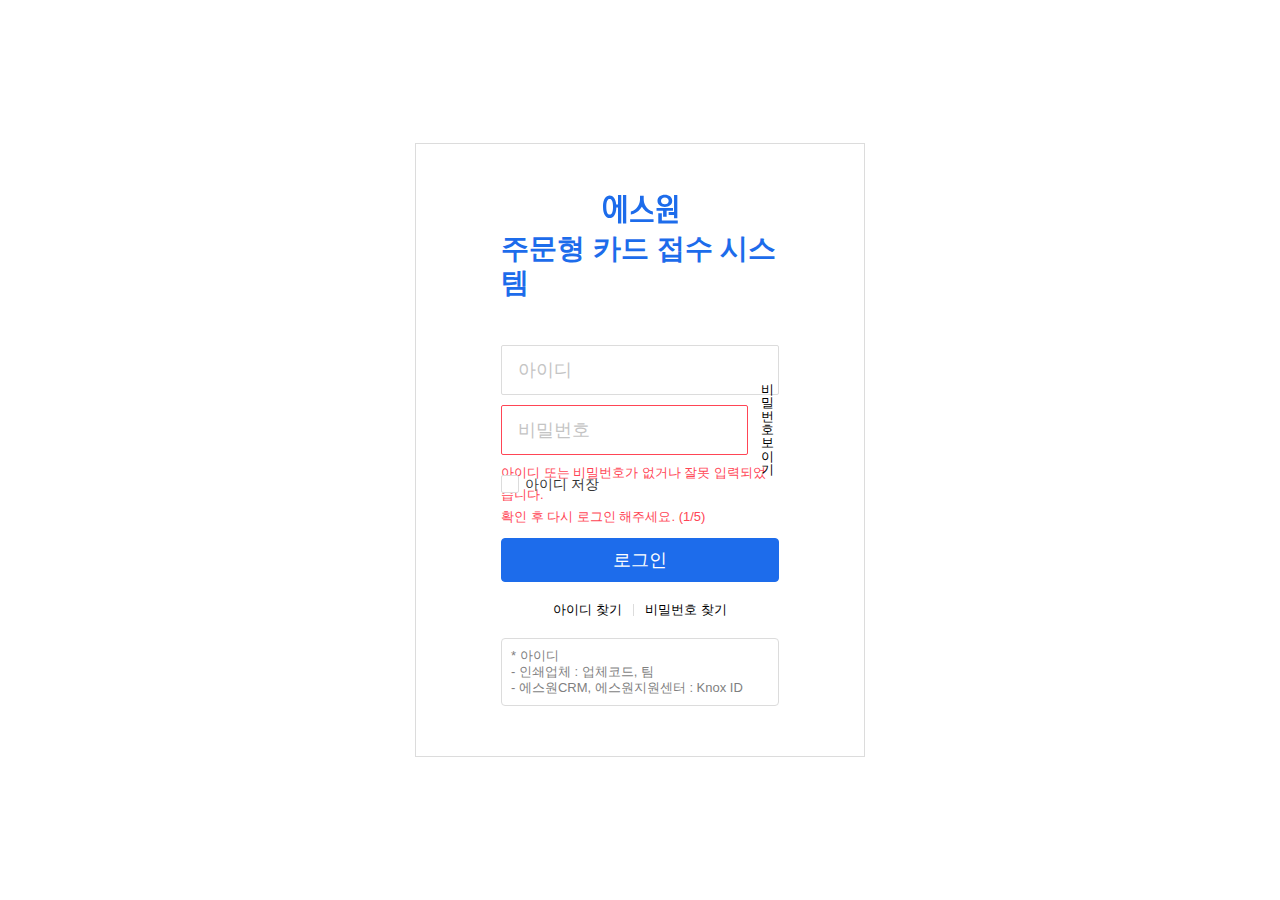
==== html/login/index.html @ 5da342f5 "기본 요소 추가" ====
<!DOCTYPE html>
<html>
<head>
	<meta http-equiv="X-UA-Compatible" content="IE=edge" />
	<meta http-equiv="content-Type" content="text/html; charset=utf-8" />
	<meta name="viewport" content="width=device-width,initial-scale=1.0,minimum-scale=1.0,maximum-scale=1.0,user-scalable=no">
	<title>PROJECT NAME</title>
	<link rel="stylesheet" type="text/css" href="../../css/common.css" />
	<link rel="stylesheet" type="text/css" href="../../css/subpage.css" />
	<script src="../../js/jquery-3.6.0.min.js"></script>
	<script src="../../js/design.js"></script>
</head>

<body>
    <div class="wrap login">
		<div class="container">
			<div class="contents--box">
                <div class="login--area">
                    <p class="login__logo">에스원</p>
                    <p class="login__title">주문형 카드 접수 시스템</p>
                    
                    <!-- 아이디 -->
                    <div class="input-text is--large login__id">
                        <div class="box">
                            <input type="text" placeholder="아이디" />
                        </div>
                        <p class="valid">유효성 문구</p>
                    </div>
                    <!-- //아이디 -->
                    <!-- 비밀번호 -->
                    <div class="input-text is--large login__pw err">
                        <div class="box has--button single">
                            <input type="password" placeholder="비밀번호" />
                            <div class="pw-btn">
                                <button type="button" class="pw-action show">비밀번호 보이기</button>
                                <!-- <button type="button" class="pw-action hide">비밀번호 숨기기</button> -->
                            </div>
                        </div>
                        <p class="valid">아이디 또는 비밀번호가 없거나 잘못 입력되었습니다.<br>확인 후 다시 로그인 해주세요. (1/5)</p>
                    </div>
                    <!-- //비밀번호 -->

                    <!-- 아이디 저장 -->
                    <div class="login__save">
                        <label for="saveLoginId" class="input-checkbox">
                            <input type="checkbox" id="saveLoginId" name="saveLoginId" />
                            <p class="input-text"><span class="icon"></span><span class="text">아이디 저장</span></p>
                        </label>
                    </div>
                    <!-- //아이디 저장 -->

                    <button type="button" class="btn is--large is--blue login__login">로그인</button>

                    <!-- 아이디, 비번 찾기 -->
                    <div class="login__find">
                        <button type="button">아이디 찾기</button>
                        <p class="devide"></p>
                        <button type="button">비밀번호 찾기</button>
                    </div>
                    <!-- //아이디, 비번 찾기 -->

                    <!-- 지원 정보 -->
                    <div class="login__information">
                        <p>* 아이디</p>
                        <p>- 인쇄업체 : 업체코드, 팀</p>
                        <p>- 에스원CRM, 에스원지원센터 : Knox ID</p>
                    </div>
                    <!-- //지원 정보 -->


                </div>
			</div>
		</div>
    </div>
</body>
</html>
---- css/common.css ----
@font-face {
  font-family: "pretendard";
  font-weight: 45 920;
  font-style: normal;
  font-display: swap;
  src: local("Pretendard GOV Variable"), url("../fonts/PretendardGOVVariable.woff2") format("woff2-variations");
}
html,
body {
  width: 100%;
  height: 100%;
  margin: 0;
}

table {
  width: 100%;
  table-layout: fixed;
}
table,
table tr {
  border-collapse: inherit;
}
table,
table tr,
table td,
table th,
table thead,
table tbody,
table tfoot,
table caption {
  border-collapse: collapse;
  border-spacing: 0;
}

a {
  vertical-align: baseline;
  text-decoration: none;
}

html,
body,
h1,
h2,
h3,
h4,
h5,
h1,
div,
p,
span,
i,
em,
b,
strong,
ul,
ol,
li,
dl,
dt,
dd,
img,
button,
a,
table,
tr,
th,
td,
thead,
tbody,
tfoot,
header,
footer,
nav,
aside,
main,
article,
section,
hgroup,
details,
figure,
figcaption,
mark,
time,
address,
input,
label,
summary {
  margin: 0;
  padding: 0;
  border: 0;
  font-family: "pretendard", "malgun gothic", "Dotum", sans-serif;
  line-height: 1;
  box-sizing: border-box;
}

button:not(:disabled) {
  background-color: transparent;
  cursor: pointer;
}

.input-checkbox, .input-radio {
  position: relative;
}
.input-checkbox input, .input-radio input {
  position: absolute;
  width: 100%;
  height: 100%;
  top: 0;
  left: 0;
  opacity: 0;
  z-index: 10;
}
.input-checkbox input[type=checkbox] + .input-text .icon, .input-radio input[type=checkbox] + .input-text .icon {
  border-radius: 2px;
}
.input-checkbox input[type=checkbox] + .input-text .icon::after, .input-radio input[type=checkbox] + .input-text .icon::after {
  width: 100%;
  height: 100%;
  background-image: url("../images/ico/checkbox-white.svg");
}
.input-checkbox input[type=checkbox]:checked:not(:disabled) + .input-text .icon, .input-radio input[type=checkbox]:checked:not(:disabled) + .input-text .icon {
  background-color: #1d6ceb;
}
.input-checkbox input[type=checkbox]:checked:disabled + .input-text .icon::after, .input-radio input[type=checkbox]:checked:disabled + .input-text .icon::after {
  background-image: url("../images/ico/checkbox-gray.svg");
}
.input-checkbox input[type=radio] + .input-text .icon, .input-radio input[type=radio] + .input-text .icon {
  border-radius: 30px;
}
.input-checkbox input[type=radio] + .input-text .icon::after, .input-radio input[type=radio] + .input-text .icon::after {
  width: 10px;
  height: 10px;
  top: 50%;
  left: 50%;
  background-color: #1d6ceb;
  border-radius: 10px;
  transform: translate(-50%, -50%);
}
.input-checkbox input[type=radio]:checked:not(:disabled) + .input-text .icon, .input-radio input[type=radio]:checked:not(:disabled) + .input-text .icon {
  background-color: #ffffff;
}
.input-checkbox input[type=radio]:checked:disabled + .input-text .icon::after, .input-radio input[type=radio]:checked:disabled + .input-text .icon::after {
  background-color: #dcdcdc;
}
.input-checkbox input:checked:not(:disabled) + .input-text .icon, .input-radio input:checked:not(:disabled) + .input-text .icon {
  background-color: #f2f2f2;
  border-color: #1d6ceb;
}
.input-checkbox input:checked:not(:disabled) + .input-text .icon::after, .input-radio input:checked:not(:disabled) + .input-text .icon::after {
  display: block;
}
.input-checkbox input:disabled + .input-text .icon, .input-radio input:disabled + .input-text .icon {
  background-color: #f2f2f2;
  border-color: #dcdcdc;
}
.input-checkbox input:disabled + .input-text .text, .input-radio input:disabled + .input-text .text {
  color: #bfbfbf;
}
.input-checkbox input:disabled:checked + .input-text .icon::after, .input-radio input:disabled:checked + .input-text .icon::after {
  display: block;
}
.input-checkbox .input-text, .input-radio .input-text {
  display: flex;
  flex-direction: row;
  position: relative;
  gap: 6px;
  z-index: 5;
}
.input-checkbox .input-text .icon, .input-radio .input-text .icon {
  flex-shrink: 0;
  flex-grow: 0;
  position: relative;
  width: 18px;
  height: 18px;
  background-color: #ffffff;
  border: 1px solid #dcdcdc;
}
.input-checkbox .input-text .icon::after, .input-radio .input-text .icon::after {
  position: absolute;
  display: none;
  top: 0;
  left: 0;
  border-radius: 18px;
  content: "";
}
.input-checkbox .input-text .text, .input-radio .input-text .text {
  color: #353535;
  font-weight: 400;
  font-size: 14px;
  line-height: 17px;
}

header .header__left .header__logo .logo, .ico-24, .ico-22, .input-text .box .input-btn button:not([class*=ico-]),
.input-text .box .input-btn a:not([class*=ico-]), .dropdown--select::after, .input-checkbox input[type=checkbox] + .input-text .icon::after, .input-radio input[type=checkbox] + .input-text .icon::after {
  background-repeat: no-repeat;
  background-position: center;
  background-size: contain;
  color: transparent;
  font-size: 0;
}

header .header__left .header__logo .logo, .ico-24, .ico-22, .input-text .box .input-btn button:not([class*=ico-]),
.input-text .box .input-btn a:not([class*=ico-]), .dropdown--select::after {
  background-color: transparent;
  background-position: center;
  background-size: contain;
  background-repeat: no-repeat;
  color: transparent;
  font-size: 0;
}

.ico-24 {
  display: inline-block;
  width: 24px;
  height: 24px;
  flex-shrink: 0;
}
.ico-22 {
  display: inline-block;
  width: 22px;
  height: 22px;
  flex-shrink: 0;
}

.ico-search-black {
  background-image: url("../images/ico/search-black.svg");
}

.ico-pw-off-black {
  background-image: url("../images/ico/pw-off-black.svg");
}

.ico-pw-on-black {
  background-image: url("../images/ico/pw-on-black.svg");
}

.ico-combo-arrow-black {
  background-image: url("../images/ico/combo-arrow-black.svg");
}

.ico-calendar-black {
  background-image: url("../images/ico/calendar-black.svg");
}

.ico-arrow-right-black {
  background-image: url("../images/ico/arrow-right-black.svg");
}

.ico-more-black {
  background-image: url("../images/ico/more-black.svg");
}

.ico-page-first-black {
  background-image: url("../images/ico/page-first-black.svg");
}

.ico-page-last-black {
  background-image: url("../images/ico/page-last-black.svg");
}

.ico-page-prev-black {
  background-image: url("../images/ico/page-prev-black.svg");
}

.ico-page-next-black {
  background-image: url("../images/ico/page-next-black.svg");
}

.ico-close-black {
  background-image: url("../images/ico/close-black.svg");
}

.ico-product-name-blue {
  background-image: url("../images/ico/product-name-blue.svg");
}

.ico-logo-family-blue {
  background-image: url("../images/ico/logo-family-blue.svg");
}

.ico-logo-blue {
  background-image: url("../images/ico/logo-blue.svg");
}

.ico-pw-on-blue {
  background-image: url("../images/ico/pw-on-blue.svg");
}

.ico-pw-off-blue {
  background-image: url("../images/ico/pw-off-blue.svg");
}

.ico-combo-arrow-blue {
  background-image: url("../images/ico/combo-arrow-blue.svg");
}

.ico-calendar-blue {
  background-image: url("../images/ico/calendar-blue.svg");
}

.ico-arrow-right-blue {
  background-image: url("../images/ico/arrow-right-blue.svg");
}

.ico-more-blue {
  background-image: url("../images/ico/more-blue.svg");
}

.ico-search-gray {
  background-image: url("../images/ico/search-gray.svg");
}

.ico-logo-gray {
  background-image: url("../images/ico/logo-gray.svg");
}

.ico-checkbox-gray {
  background-image: url("../images/ico/checkbox-gray.svg");
}

.ico-remove-gray {
  background-image: url("../images/ico/remove-gray.svg");
}

.ico-pw-on-gray {
  background-image: url("../images/ico/pw-on-gray.svg");
}

.ico-pw-off-gray {
  background-image: url("../images/ico/pw-off-gray.svg");
}

.ico-combo-arrow-gray {
  background-image: url("../images/ico/combo-arrow-gray.svg");
}

.ico-calendar-gray {
  background-image: url("../images/ico/calendar-gray.svg");
}

.ico-arrow-right-gray {
  background-image: url("../images/ico/arrow-right-gray.svg");
}

.ico-more-gray {
  background-image: url("../images/ico/more-gray.svg");
}

.ico-page-first-gray {
  background-image: url("../images/ico/page-first-gray.svg");
}

.ico-page-last-gray {
  background-image: url("../images/ico/page-last-gray.svg");
}

.ico-page-prev-gray {
  background-image: url("../images/ico/page-prev-gray.svg");
}

.ico-page-next-gray {
  background-image: url("../images/ico/page-next-gray.svg");
}

.ico-pw-on-red {
  background-image: url("../images/ico/pw-on-red.svg");
}

.ico-pw-off-red {
  background-image: url("../images/ico/pw-off-red.svg");
}

.ico-combo-arrow-red {
  background-image: url("../images/ico/combo-arrow-red.svg");
}

.ico-calendar-red {
  background-image: url("../images/ico/calendar-red.svg");
}

.ico-arrow-right-red {
  background-image: url("../images/ico/arrow-right-red.svg");
}

.ico-more-red {
  background-image: url("../images/ico/more-red.svg");
}

.ico-logo-white {
  background-image: url("../images/ico/logo-white.svg");
}

.ico-search-white {
  background-image: url("../images/ico/search-white.svg");
}

.ico-checkbox-white {
  background-image: url("../images/ico/checkbox-white.svg");
}

.ico-calendar-white {
  background-image: url("../images/ico/calendar-white.svg");
}

.ico-arrow-right-white {
  background-image: url("../images/ico/arrow-right-white.svg");
}

.ico-more-white {
  background-image: url("../images/ico/more-white.svg");
}

.ico-logo-symbol1 {
  background-image: url("../images/ico/logo-symbol1.svg");
}

.ico-logo-symbol2 {
  background-image: url("../images/ico/logo-symbol2.svg");
}

.btn {
  display: inline-flex;
  flex-direction: row;
  justify-content: center;
  align-items: center;
  min-width: 75px;
  min-height: 34px;
  padding: 7.5px 11px;
  border-width: 1px;
  border-style: solid;
  border-radius: 4px;
  background-color: transparent;
  font-size: 14px;
  font-weight: 500;
  line-height: 17px;
  outline: none;
}
.btn.is--blue {
  background-color: #1d6ceb;
  border-color: #1d6ceb;
  color: #ffffff;
}
.btn.is--blue:active {
  background-color: #005ba5;
  border-color: #005ba5;
}
.btn.is--blue:disabled {
  color: #bfbfbf;
  background-color: #f2f2f2;
  border-color: #dcdcdc;
}
.btn.is--red {
  background-color: #ff4555;
  border-color: #ff4555;
  color: #ffffff;
}
.btn.is--red:active {
  background-color: #cc3744;
  border-color: #cc3744;
}
.btn.is--red:disabled {
  color: #bfbfbf;
  background-color: #f2f2f2;
  border-color: #dcdcdc;
}
.btn.is--white {
  background-color: #ffffff;
  border: 1px solid #dcdcdc;
  color: #353535;
}
.btn.is--white:active {
  background-color: #dcdcdc;
  border-color: #b0b0b0;
}
.btn.is--white:disabled {
  color: #bfbfbf;
  background-color: #f2f2f2;
}
.btn.is--large {
  min-height: 44px;
  font-size: 18px;
  line-height: 21px;
}
.btn.is--search {
  flex-shrink: 0;
  flex-grow: 0;
  width: 80px;
  height: 54px;
  font-weight: 500;
  font-size: 18px;
}
.btn.is--search [class*=ico-] {
  width: 22px;
  height: 22px;
  margin-right: 2px;
}
.btn.is--search.is--white {
  color: #353535;
}
.btn.is--state {
  height: 60px;
  background-color: #ffffff;
  font-size: 14px;
  line-height: 18px;
  font-weight: 600;
}
.btn.is--state.is--blue, .btn.is--state.is--blue:active {
  background-color: #ffffff;
  border: 1px solid #1d6ceb;
  color: #1d6ceb;
}
.btn.is--state.is--white, .btn.is--state.is--white:active {
  background-color: #ffffff;
  border: 1px solid #dcdcdc;
  color: #353535;
}
.btn.is--state.active, .btn.is--state.active:active {
  background-color: #1d6ceb;
  color: #ffffff;
}
.btn.is--state.disabled, .btn.is--state.disabled:active, .btn.is--state:disabled, .btn.is--state:disabled:active {
  background-color: #f2f2f2;
  border-color: #dcdcdc;
  color: #bfbfbf;
}
.btn.is--px25 {
  padding-right: 25px;
  padding-left: 25px;
}
.btn.is--w160 {
  width: 160px;
}
.btn.is--w220 {
  width: 220px;
}
.btn.is--w328 {
  width: 328px;
}
.btn.is--full {
  width: 100%;
}
.btn.has--ico [class*=ico-] {
  margin-left: -8px;
}

.input-text {
  display: flex;
  flex-direction: column;
  gap: 7px;
}
.input-text input {
  display: block;
  width: 100%;
  padding: 8px 10px;
  border: 1px solid #dcdcdc;
  border-radius: 2px;
  color: #353535;
  font-size: 14px;
  line-height: 17px;
  font-weight: 400;
  outline: none;
}
.input-text input::placeholder {
  color: #c4c4c4;
}
.input-text input::-moz-placeholder {
  color: #c4c4c4;
}
.input-text input::-webkit-input-placeholder {
  color: #c4c4c4;
}
.input-text input:focus:not(:disabled) {
  border-color: #1d6ceb;
}
.input-text input:disabled {
  background-color: #f2f2f2;
  border-color: #dcdcdc;
}
.input-text .box {
  position: relative;
  width: 100%;
  height: 100%;
}
.input-text .box.has--button {
  display: flex;
  flex-direction: row;
  align-items: center;
  gap: 7px;
}
.input-text .box.has--button input {
  position: relative;
  width: 100%;
  z-index: 5;
}
.input-text .box.has--button.single input {
  padding-right: 47px;
}
.input-text .box.has--button.double input {
  padding-right: 78px;
}
.input-text .box input {
  height: 100%;
}
.input-text .box input:focus:not(:disabled) + .input-btn .pw-action.show {
  background-image: url("../images/ico/pw-on-blue.svg");
}
.input-text .box input:focus:not(:disabled) + .input-btn .pw-action.hide {
  background-image: url("../images/ico/pw-off-blue.svg");
}
.input-text .box input:focus:not(:disabled) + .input-btn .pw-search {
  background-image: url("../images/ico/search-blue.svg");
}
.input-text .box input:disabled + .input-btn .pw-action.show {
  background-image: url("../images/ico/pw-on-gray.svg");
}
.input-text .box input:disabled + .input-btn .pw-action.hide {
  background-image: url("../images/ico/pw-off-gray.svg");
}
.input-text .box input:disabled + .input-btn .pw-search {
  background-image: url("../images/ico/search-gray.svg");
}
.input-text .box .input-btn {
  display: flex;
  flex-direction: row;
  align-items: center;
  position: absolute;
  gap: 7px;
  top: 50%;
  right: 10px;
  transform: translateY(-50%);
  z-index: 10;
}
.input-text .box .input-btn button:not([class*=ico-]),
.input-text .box .input-btn a:not([class*=ico-]) {
  width: 24px;
  height: 24px;
}
.input-text .box .input-btn .pw-action.show {
  background-image: url("../images/ico/pw-on-black.svg");
}
.input-text .box .input-btn .pw-action.hide {
  background-image: url("../images/ico/pw-of-black.svg");
}
.input-text .box .input-btn .pw-remove:not([class*=ico-]) {
  width: 20px;
  height: 20px;
  background-image: url("../images/ico/remove-gray.svg");
  background-size: 20px;
}
.input-text .box .input-btn .pw-search:not([class*=ico-]) {
  width: 28px;
  height: 28px;
  background-image: url("../images/ico/search-black.svg");
  background-size: 28px;
}
.input-text .valid,
.input-text .desc {
  display: none;
  font-size: 15px;
  line-height: 18px;
}
.input-text .desc {
  display: block;
  color: #7f7f7f;
}
.input-text.pass input:not(:disabled), .input-text.focus input:not(:disabled) {
  border-color: #1d6ceb;
}
.input-text.err input:not(:disabled) {
  border-color: #ff4555;
}
.input-text.disabled input {
  background-color: #f2f2f2;
  border-color: #dcdcdc;
}
.input-text.disabled input + .pw.show {
  background-image: url("../images/ico/pw-on-gray.svg");
}
.input-text.disabled input + .pw.hide {
  background-image: url("../images/ico/pw-off-gray.svg");
}
.input-text.pass .valid, .input-text.err .valid {
  display: block;
}
.input-text.pass .valid {
  color: #1d6ceb;
}
.input-text.err .valid {
  color: #ff4555;
}
.input-text.is--large {
  height: 50px;
}
.input-text.is--large .box.has--button.single input {
  padding-right: 50px;
}
.input-text.is--large .box.has--button.double input {
  padding-right: 84px;
}
.input-text.is--large .box .pw-btn {
  right: 16px;
  gap: 10px;
}
.input-text.is--large .box .pw-btn button,
.input-text.is--large .box .pw-btn a {
  width: 24px;
  height: 24px;
}
.input-text.is--large .box .pw-btn .pw-remove {
  width: 20px;
  height: 20px;
  background-image: url("../images/ico/remove-gray.svg");
  background-size: 20px;
}
.input-text.is--large .box input {
  padding-right: 16px;
  padding-left: 16px;
  font-size: 18px;
  line-height: 21px;
}
.input-checkbox .input-text {
  align-items: center;
}
.input-toggle {
  position: relative;
}
.input-toggle input {
  position: absolute;
  width: 100%;
  height: 100%;
  top: 0;
  left: 0;
  opacity: 0;
  z-index: 10;
}
.input-toggle input + .input-text .icon::after {
  right: auto;
  left: 0;
}
.input-toggle input:checked + .input-text .icon::after {
  right: 0;
  left: auto;
}
.input-toggle input:checked:not(:disabled) + .input-text .icon {
  background-color: #1d6ceb;
}
.input-toggle input:disabled + .input-text .icon {
  background-color: #f2f2f2;
}
.input-toggle .input-text {
  display: flex;
  flex-direction: row;
  position: relative;
  gap: 6px;
  z-index: 5;
}
.input-toggle .input-text .icon {
  flex-shrink: 0;
  flex-grow: 0;
  position: relative;
  width: 50px;
  height: 24px;
  background-color: #262626;
  border-radius: 24px;
}
.input-toggle .input-text .icon::after {
  position: absolute;
  display: block;
  width: 20px;
  height: 20px;
  margin-top: 2px;
  margin-right: 2px;
  margin-left: 2px;
  background-color: #ffffff;
  border-radius: 20px;
  content: "";
}
.input-toggle .input-text .text {
  color: #353535;
  font-weight: 400;
  font-size: 14px;
  line-height: 17px;
}
.input-radio .input-text {
  align-items: center;
}
.input-box {
  display: flex;
  flex-direction: row;
  justify-content: stretch;
  align-items: stretch;
  gap: 6px;
}
.input-box div:not([class*="--fixed"]),
.input-box p:not([class*="--fixed"]),
.input-box input:not([class*="--fixed"]) {
  flex-shrink: 1;
  flex-grow: 1;
}
.input-box--fixed {
  flex-shrink: 0;
  flex-grow: 0;
}
.input-box--title {
  display: flex;
  flex-direction: row;
  align-items: center;
  margin-right: 16px;
  color: #353535;
  font-size: 14px;
  font-weight: 500;
  line-height: 20px;
}
.input-box.is--large {
  height: 50px;
}
.input-box.is--double {
  display: grid;
  grid-template-columns: auto 17px auto;
  gap: 0;
  max-width: 100%;
}
.input-box.is--double .input-desc {
  display: flex;
  flex-direction: row;
  justify-content: center;
  align-items: center;
  color: #646464;
  font-size: 14px;
  font-weight: 500;
  line-height: 20px;
}
.input-box.disabled .input-box--title {
  color: #bfbfbf;
}

.dropdown--select {
  position: relative;
  width: 100%;
  height: 34px;
  padding: 7.5px 9px;
  padding-right: 34px;
  border: 1px solid #dcdcdc;
  border-radius: 2px;
}
.dropdown--select span {
  overflow: hidden;
  text-overflow: ellipsis;
  white-space: nowrap;
  display: block;
  color: #353535;
  font-size: 14px;
  font-weight: 400;
  text-align: left;
  line-height: 17px;
}
.dropdown--select::after {
  position: absolute;
  width: 24px;
  height: 24px;
  top: 50%;
  right: 5px;
  transform: translateY(-50%);
  background-image: url("../images/ico/combo-arrow-black.svg");
  content: "";
}
.dropdown--select:disabled {
  background-color: #f2f2f2;
}
.dropdown--select:disabled,
.dropdown--select:disabled span {
  color: #bfbfbf;
}
.dropdown--select:disabled::after {
  background-image: url("../images/ico/combo-arrow-gray.svg");
}
.dropdown--box {
  display: flex;
  flex-direction: column;
  align-items: stretch;
  gap: 0;
  position: absolute;
  display: none;
  width: 100%;
  top: 100%;
  left: 0;
  padding-top: 8px;
  padding-bottom: 12px;
  margin-top: 6px;
  background-color: #ffffff;
  border: 1px solid #dcdcdc;
  border-radius: 2px;
}
.dropdown--box > a,
.dropdown--box > button {
  padding: 7px 9px;
  color: #646464;
  font-size: 14px;
  font-weight: 400;
  text-align: left;
  line-height: 17px;
}
.dropdown--box > a:hover,
.dropdown--box > button:hover {
  background-color: #f6f6f6;
}
.dropdown--box > a.active,
.dropdown--box > button.active {
  color: #1d6ceb;
}
.dropdown--area {
  position: relative;
}
.dropdown--area.open {
  z-index: 30;
}
.dropdown--area.open .dropdown--select {
  border-color: #1d6ceb;
}
.dropdown--area.open .dropdown--select::after {
  background-image: url("../images/ico/combo-arrow-blue.svg");
}
.dropdown--area.open .dropdown--box {
  display: flex;
}

.search--box {
  display: flex;
  flex-direction: column;
  align-items: stretch;
  gap: 0;
  border-bottom: 1px solid #dcdcdc;
}
.search--title {
  padding: 30px 30px 0;
  color: #000000;
  font-size: 22px;
  font-weight: 700;
  line-height: 26px;
}
.search--contents {
  flex-wrap: nowrap;
  padding: 20px 30px 0;
}
.search--contents:last-child {
  display: flex;
  flex-direction: row;
  justify-content: space-between;
  align-items: center;
  padding-bottom: 30px;
}
.search--contents .input-text {
  flex-direction: row;
}
.search--contents .input-text .text {
  font-size: 16px;
  font-weight: 500;
}
.search--items {
  display: flex;
  flex-direction: row;
  align-items: flex-start;
  gap: 40px;
}
.search--row {
  display: grid;
  grid-template-columns: auto 1fr;
  gap: 10px;
}
.search--row .input-box--title {
  margin-right: 6px;
  justify-content: flex-end;
}
.search--row > .input-box {
  width: 245px;
}

.tab-text {
  display: flex;
  flex-direction: row;
  align-items: center;
  gap: 0;
}
.tab-text button,
.tab-text a {
  width: 160px;
  height: 46px;
  padding-top: 2px;
  border-bottom: 2px solid #dcdcdc;
  color: #353535;
  font-size: 20px;
  font-weight: 500;
  line-height: 24px;
}
.tab-text button.active,
.tab-text a.active {
  padding-top: 4px;
  border-bottom: 4px solid #1d6ceb;
  color: #1d6ceb;
  font-weight: 700;
}

.layer--area {
  display: flex;
  flex-direction: row;
  justify-content: center;
  align-items: center;
  z-index: 999;
}
.layer--area, .layer--area::after {
  position: fixed;
  width: 100%;
  height: 100%;
  top: 0;
  left: 0;
}
.layer--area::after {
  background-color: rgba(0, 0, 0, 0.5);
  z-index: 5;
  content: "";
}
.layer--box {
  display: flex;
  flex-direction: column;
  align-items: stretch;
  gap: 30px;
  position: relative;
  padding: 30px;
  background-color: #ffffff;
  z-index: 10;
}
.layer--header {
  display: flex;
  flex-direction: row;
  justify-content: space-between;
  align-items: center;
}
.layer--header__title {
  color: #000000;
  font-size: 22px;
  font-weight: 700;
  line-height: 33px;
}
.layer--buttons {
  display: flex;
  flex-direction: row;
  justify-content: center;
  padding-top: 20px;
  padding-bottom: 10px;
}
.layer--buttons .btn {
  height: 44px;
}

/*---------------------------------------- LAYOUT ----------------------------------------*/
.wrap {
  display: flex;
  flex-direction: column;
  min-height: 100%;
  background-color: #ebebeb;
}
.wrap.login {
  height: 100%;
  background-color: #ffffff;
}
.wrap.login .contents--box {
  display: flex;
  flex-direction: column;
  justify-content: center;
  align-items: center;
}
.wrap.login .container,
.wrap.login .contents--box {
  height: 100%;
}
.wrap.set {
  background-color: #ffffff;
}

.container {
  padding: 8px;
}

/*--------------- HEADER ---------------*/
header {
  position: relative;
  padding-right: 25px;
  padding-left: 25px;
  display: flex;
  flex-direction: row;
  justify-content: space-between;
  align-items: center;
}
header .header__right, header .header__left {
  position: relative;
  height: 57px;
  z-index: 10;
}
header::before {
  position: absolute;
  width: 100%;
  height: 57px;
  top: 0;
  left: 0;
  background-color: #ffffff;
  border-bottom: 1px solid #dcdcdc;
  z-index: 5;
  content: "";
}
header::after {
  position: absolute;
  display: none;
  width: 100%;
  height: 177px;
  top: 57px;
  left: 0;
  background-color: #ffffff;
  box-shadow: 0px 2px 30px rgba(0, 0, 0, 0.15);
  z-index: 3;
  content: "";
}
header .header__left {
  display: flex;
  flex-direction: row;
  align-items: center;
}
header .header__left .header__logo {
  flex-shrink: 0;
  flex-grow: 0;
  display: flex;
  flex-direction: row;
  align-items: center;
  width: 260px;
  gap: 8px;
}
header .header__left .header__logo .logo {
  width: 42px;
  height: 16px;
  background-image: url("../images/ico/logo-blue.svg");
}
header .header__left .header__logo .text {
  color: #1d6ceb;
  font-size: 18px;
  font-weight: 700;
  line-height: 22px;
}
header .header__left .header__menu {
  display: flex;
  flex-direction: row;
  align-items: stretch;
  gap: 90px;
}
header .header__left .header__menu > a,
header .header__left .header__menu .depth1 > a {
  display: flex;
  flex-direction: row;
  align-items: center;
  height: 57px;
  padding: 2px 0;
  color: #000000;
  font-size: 16px;
  line-height: 19px;
  font-weight: 700;
  text-align: center;
}
header .header__left .header__menu > a.active,
header .header__left .header__menu .depth1 > a.active {
  border-bottom: 2px solid #1d6ceb;
}
header .header__left .header__menu .depth1 {
  position: relative;
}
header .header__right {
  display: flex;
  flex-direction: row;
  align-items: center;
  gap: 20px;
}
header .header__right--text {
  color: #646464;
  font-size: 12px;
  font-weight: 500;
  line-height: 14px;
}
header .header__depth2 {
  display: flex;
  flex-direction: column;
  position: absolute;
  display: none;
  gap: 17px;
  padding-top: 26px;
}
header .header__depth2 a {
  color: #353535;
  font-size: 16px;
  line-height: 19px;
  font-weight: 400;
  white-space: nowrap;
}
header .header__depth2 a.active {
  color: #1d6ceb;
}
header.hover::after {
  display: block;
}
header.hover .header__depth2 {
  display: flex;
}
---- css/subpage.css ----
.login--area .login__logo {
  background-repeat: no-repeat;
  background-position: center;
  background-size: contain;
  color: transparent;
  font-size: 0;
}

.login--area .login__logo {
  background-color: transparent;
  background-position: center;
  background-size: contain;
  background-repeat: no-repeat;
  color: transparent;
  font-size: 0;
}

.login--area {
  display: flex;
  flex-direction: column;
  justify-content: stretch;
  align-items: center;
  width: 450px;
  padding: 50px 85px;
  border: 1px solid #dcdcdc;
}
.login--area .input-text {
  width: 100%;
}
.login--area .input-text .valid {
  margin-bottom: 2px;
  font-size: 13px;
  line-height: 22px;
}
.login--area .login__logo {
  width: 79px;
  height: 30px;
  background-image: url("../images/ico/logo-blue.svg");
}
.login--area .login__title {
  margin-top: 8px;
  color: #1d6ceb;
  font-size: 28px;
  line-height: 34px;
  font-weight: 700;
}
.login--area .login__id {
  margin-top: 45px;
}
.login--area .login__pw {
  margin-top: 10px;
}
.login--area .login__save {
  width: 100%;
  margin-top: 20px;
}
.login--area .login__login {
  width: 100%;
  margin-top: 45px;
}
.login--area .login__find {
  display: flex;
  flex-direction: row;
  justify-content: center;
  align-items: center;
  gap: 11px;
  margin-top: 20px;
}
.login--area .login__find button {
  display: block;
  color: #000000;
  font-size: 13px;
  line-height: 16px;
  font-weight: 400;
}
.login--area .login__find .devide {
  width: 1px;
  height: 12px;
  background-color: #dcdcdc;
}
.login--area .login__information {
  width: 100%;
  padding: 9px;
  margin-top: 20px;
  border: 1px solid #dcdcdc;
  border-radius: 4px;
}
.login--area .login__information p {
  color: #7f7f7f;
  font-size: 13px;
  font-weight: 400;
  line-height: 16px;
}

.set-pw {
  width: 740px;
  margin-right: auto;
  margin-left: auto;
}
.set-pw .set-pw--title {
  margin-top: 165px;
  color: #000000;
  font-size: 36px;
  font-weight: 700;
  line-height: 48px;
}
.set-pw .set-pw--form {
  width: 100%;
  margin-top: 60px;
}
.set-pw .set-pw--form .set-pw--row {
  display: flex;
  flex-direction: row;
  align-items: flex-start;
  margin-top: 30px;
}
.set-pw .set-pw--form .set-pw--row .set-pw--form__title {
  flex-shrink: 0;
  flex-grow: 0;
  display: flex;
  flex-direction: row;
  align-items: center;
  width: 190px;
  height: 50px;
  color: #353535;
  font-size: 20px;
  font-weight: 700;
  line-height: 24px;
}
.set-pw .set-pw--form .set-pw--row .input-text {
  flex-shrink: 1;
  flex-grow: 1;
}
.set-pw .set-pw--form .set-pw--row .input-text .valid {
  margin-bottom: 2px;
}
.set-pw .set-pw--button {
  display: flex;
  flex-direction: row;
  justify-content: center;
  align-items: center;
  gap: 11px;
  margin-top: 70px;
}
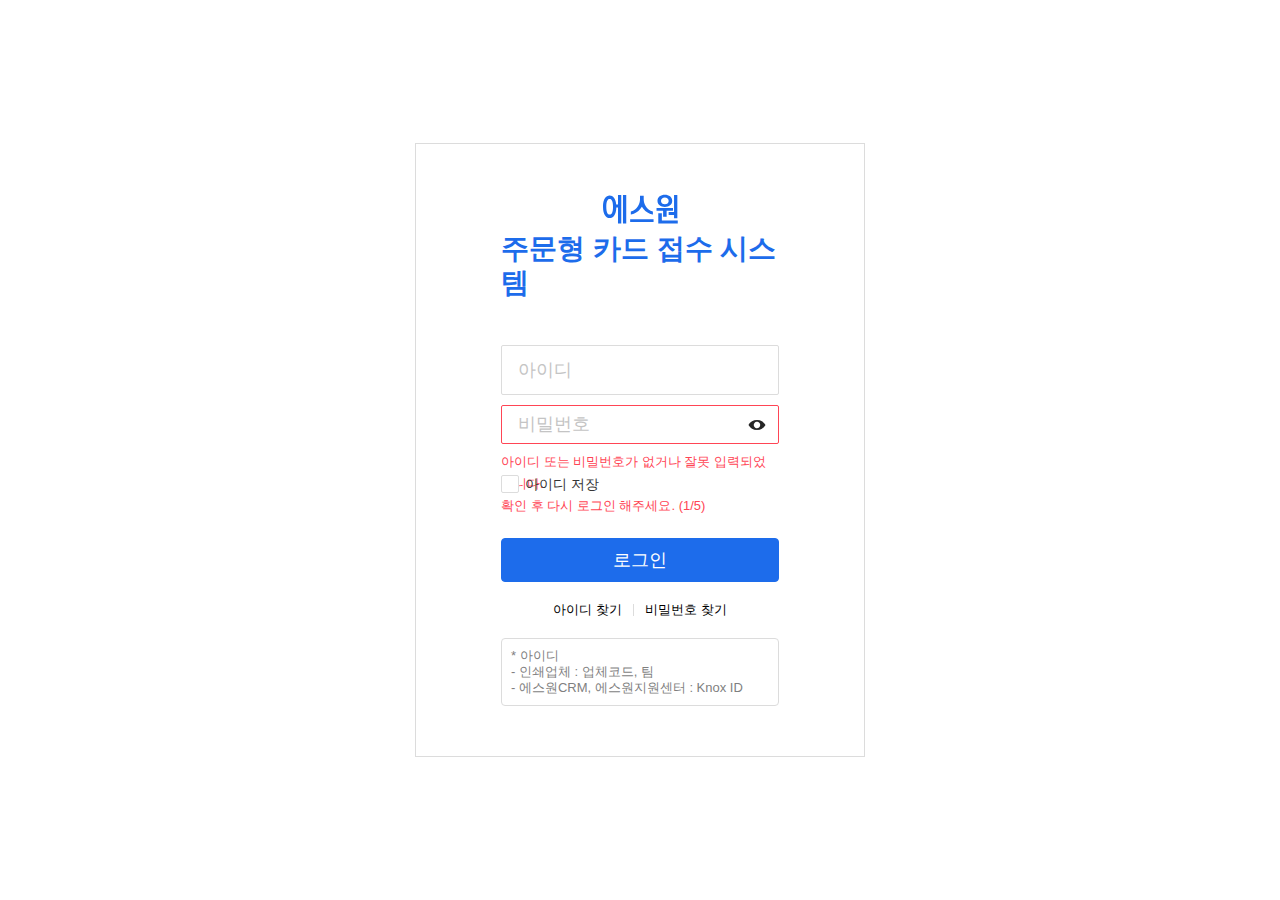
==== commit 3a506952: "230621" ====
--- a/html/login/index.html
+++ b/html/login/index.html
@@ -31,7 +31,7 @@
                     <div class="input-text is--large login__pw err">
                         <div class="box has--button single">
                             <input type="password" placeholder="비밀번호" />
-                            <div class="pw-btn">
+                            <div class="input-btn">
                                 <button type="button" class="pw-action show">비밀번호 보이기</button>
                                 <!-- <button type="button" class="pw-action hide">비밀번호 숨기기</button> -->
                             </div>
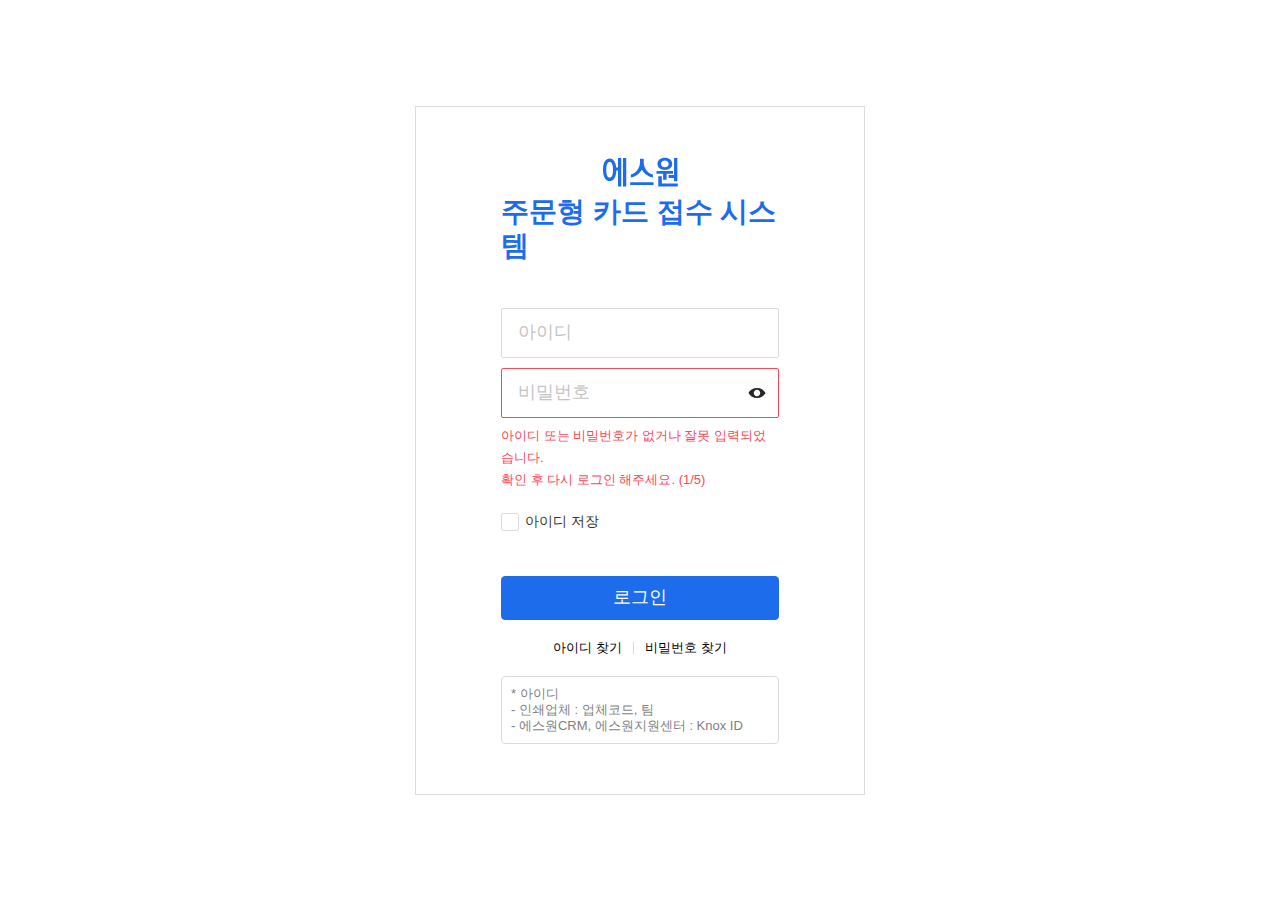
==== commit 5a6d474c: "레이어 팝업 추가, 테이블 추가, 서브페잊 추가" ====
--- a/html/login/index.html
+++ b/html/login/index.html
@@ -4,7 +4,7 @@
 	<meta http-equiv="X-UA-Compatible" content="IE=edge" />
 	<meta http-equiv="content-Type" content="text/html; charset=utf-8" />
 	<meta name="viewport" content="width=device-width,initial-scale=1.0,minimum-scale=1.0,maximum-scale=1.0,user-scalable=no">
-	<title>PROJECT NAME</title>
+	<title>주문형 카드</title>
 	<link rel="stylesheet" type="text/css" href="../../css/common.css" />
 	<link rel="stylesheet" type="text/css" href="../../css/subpage.css" />
 	<script src="../../js/jquery-3.6.0.min.js"></script>
--- a/css/common.css
+++ b/css/common.css
@@ -190,8 +190,8 @@
   line-height: 17px;
 }
 
-header .header__left .header__logo .logo, .ico-24, .ico-22, .input-text .box .input-btn button:not([class*=ico-]),
-.input-text .box .input-btn a:not([class*=ico-]), .dropdown--select::after, .input-checkbox input[type=checkbox] + .input-text .icon::after, .input-radio input[type=checkbox] + .input-text .icon::after {
+header .header__left .header__logo .logo, .ico-24, .ico-22, .ico-16, .input-text .box .input-btn button:not([class*=ico-]),
+.input-text .box .input-btn a:not([class*=ico-]), .dropdown--select::after, .page--area .page.is--first, .page--area .page.is--prev, .page--area .page.is--next, .page--area .page.is--last, .input-checkbox input[type=checkbox] + .input-text .icon::after, .input-radio input[type=checkbox] + .input-text .icon::after {
   background-repeat: no-repeat;
   background-position: center;
   background-size: contain;
@@ -199,8 +199,8 @@
   font-size: 0;
 }
 
-header .header__left .header__logo .logo, .ico-24, .ico-22, .input-text .box .input-btn button:not([class*=ico-]),
-.input-text .box .input-btn a:not([class*=ico-]), .dropdown--select::after {
+header .header__left .header__logo .logo, .ico-24, .ico-22, .ico-16, .input-text .box .input-btn button:not([class*=ico-]),
+.input-text .box .input-btn a:not([class*=ico-]), .dropdown--select::after, .page--area .page.is--first, .page--area .page.is--prev, .page--area .page.is--next, .page--area .page.is--last {
   background-color: transparent;
   background-position: center;
   background-size: contain;
@@ -219,6 +219,12 @@
   display: inline-block;
   width: 22px;
   height: 22px;
+  flex-shrink: 0;
+}
+.ico-16 {
+  display: inline-block;
+  width: 16px;
+  height: 16px;
   flex-shrink: 0;
 }
 
@@ -523,9 +529,24 @@
   border-color: #dcdcdc;
   color: #bfbfbf;
 }
+.btn.is--text {
+  display: flex;
+  flex-direction: row;
+  align-items: center;
+  display: inline-flex;
+  min-width: 0;
+  padding: 0;
+  border: 0;
+  border-radius: 0;
+  font-size: 14px;
+  line-height: 20px;
+}
 .btn.is--px25 {
   padding-right: 25px;
   padding-left: 25px;
+}
+.btn.is--w120 {
+  width: 120px;
 }
 .btn.is--w160 {
   width: 160px;
@@ -575,6 +596,7 @@
 .input-text input:disabled {
   background-color: #f2f2f2;
   border-color: #dcdcdc;
+  color: #bfbfbf;
 }
 .input-text .box {
   position: relative;
@@ -598,6 +620,30 @@
 .input-text .box.has--button.double input {
   padding-right: 78px;
 }
+.input-text .box.has--button.date input {
+  padding-right: 29px;
+}
+.input-text .box.has--button.date .input-btn {
+  right: 5px;
+}
+.input-text .box.has--button.date.bg--white input:disabled {
+  background-color: #ffffff;
+}
+.input-text .box.has--timer {
+  position: relative;
+}
+.input-text .box.has--timer .box input {
+  padding-right: 70px;
+}
+.input-text .box.has--timer .find-time {
+  position: absolute;
+  top: 50%;
+  right: 16px;
+  color: #1d6ceb;
+  font-size: 16px;
+  line-height: 19px;
+  transform: translateY(-50%);
+}
 .input-text .box input {
   height: 100%;
 }
@@ -618,6 +664,9 @@
 }
 .input-text .box input:disabled + .input-btn .pw-search {
   background-image: url("../images/ico/search-gray.svg");
+}
+.input-text .box input:disabled + .input-btn .ico-calendar-black {
+  background-image: url("../images/ico/calendar-gray.svg");
 }
 .input-text .box .input-btn {
   display: flex;
@@ -688,8 +737,8 @@
 .input-text.err .valid {
   color: #ff4555;
 }
-.input-text.is--large {
-  height: 50px;
+.input-text.err .ico-calendar-black {
+  background-image: url("../images/ico/calendar-red.svg");
 }
 .input-text.is--large .box.has--button.single input {
   padding-right: 50px;
@@ -713,10 +762,14 @@
   background-size: 20px;
 }
 .input-text.is--large .box input {
+  min-height: 50px;
   padding-right: 16px;
   padding-left: 16px;
   font-size: 18px;
   line-height: 21px;
+}
+.input-text.is--w160 {
+  width: 160px;
 }
 .input-checkbox .input-text {
   align-items: center;
@@ -811,8 +864,17 @@
   font-weight: 500;
   line-height: 20px;
 }
+.input-box--title.disabled {
+  color: #bfbfbf;
+}
 .input-box.is--large {
+  min-height: 50px;
+}
+.input-box.is--large .input-text .box input,
+.input-box.is--large .btn {
   height: 50px;
+  font-size: 18px;
+  line-height: 21px;
 }
 .input-box.is--double {
   display: grid;
@@ -832,6 +894,11 @@
 }
 .input-box.disabled .input-box--title {
   color: #bfbfbf;
+}
+
+.box--white {
+  background-color: #ffffff;
+  border-radius: 30px;
 }
 
 .dropdown--select {
@@ -842,6 +909,7 @@
   padding-right: 34px;
   border: 1px solid #dcdcdc;
   border-radius: 2px;
+  text-align: left;
 }
 .dropdown--select span {
   overflow: hidden;
@@ -923,6 +991,19 @@
 .dropdown--area.open .dropdown--box {
   display: flex;
 }
+.dropdown--area.is--small .dropdown--select {
+  height: 26px;
+  padding: 6px 9px;
+  padding-right: 26px;
+}
+.dropdown--area.is--small .dropdown--select::after {
+  width: 20px;
+  height: 20px;
+  right: 3px;
+}
+.dropdown--area.is--w245 {
+  width: 245px;
+}
 
 .search--box {
   display: flex;
@@ -942,19 +1023,24 @@
   flex-wrap: nowrap;
   padding: 20px 30px 0;
 }
-.search--contents:last-child {
-  display: flex;
-  flex-direction: row;
-  justify-content: space-between;
-  align-items: center;
-  padding-bottom: 30px;
-}
 .search--contents .input-text {
   flex-direction: row;
 }
 .search--contents .input-text .text {
   font-size: 16px;
   font-weight: 500;
+}
+.search--contents:last-child {
+  display: flex;
+  flex-direction: row;
+  justify-content: space-between;
+  align-items: center;
+  padding-bottom: 30px;
+}
+.search--contents.is--radio {
+  display: flex;
+  flex-direction: row;
+  gap: 37px;
 }
 .search--items {
   display: flex;
@@ -971,8 +1057,17 @@
   margin-right: 6px;
   justify-content: flex-end;
 }
+.search--row .dropdown--area {
+  width: 245px;
+}
 .search--row > .input-box {
   width: 245px;
+}
+.search--button {
+  display: flex;
+  flex-direction: row;
+  align-items: center;
+  gap: 8px;
 }
 
 .tab-text {
@@ -1000,11 +1095,248 @@
   font-weight: 700;
 }
 
+.table--area {
+  padding: 30px 30px 0;
+}
+.table--area .page--area {
+  margin-top: 20px;
+}
+.table--top {
+  display: flex;
+  flex-direction: column;
+  align-items: stretch;
+  gap: 10px;
+  margin-bottom: 20px;
+}
+.table--box {
+  overflow-x: auto;
+}
+.table--box table thead th {
+  vertical-align: middle;
+  position: relative;
+  padding: 7px 8px;
+  background-color: #f3f3f3;
+  color: #353535;
+  font-size: 14px;
+  font-weight: 500;
+  line-height: 20px;
+}
+.table--box table thead th:not(:first-child)::before {
+  position: absolute;
+  width: 1px;
+  height: 15px;
+  top: 50%;
+  left: 0;
+  background-color: #e1e1e1;
+  transform: translateY(-50%);
+  content: "";
+}
+.table--box table thead th.line--full {
+  border-left: 1px solid #e1e1e1;
+}
+.table--box table thead th.line--full::before {
+  display: none;
+}
+.table--box table thead th.line--none::before {
+  display: none;
+}
+.table--box table thead tr:first-child th {
+  border-top: 2px solid #e1e1e1;
+}
+.table--box table thead tr + tr th {
+  border-top: 1px solid #e1e1e1;
+}
+.table--box table tbody td {
+  padding: 8px 12px;
+  border-bottom: 1px solid #dcdcdc;
+  color: #353535;
+  font-size: 14px;
+  font-weight: 500;
+  line-height: 20px;
+}
+.table--box table tbody td.is--date {
+  padding: 1px 4px 2px;
+}
+.table--box table tbody td.has--bg {
+  background-color: #fafafa;
+}
+.table--box table tbody tr:hover th,
+.table--box table tbody tr:hover td {
+  background-color: #eaf2fd;
+}
+.table--box table tbody tr.is--checked th,
+.table--box table tbody tr.is--checked td {
+  background-color: #d5e6fd;
+}
+.table--box table th.px0,
+.table--box table td.px0 {
+  padding-right: 0;
+  padding-left: 0;
+  text-align: center;
+}
+.table--box table th.px0 .input-checkbox,
+.table--box table td.px0 .input-checkbox {
+  vertical-align: middle;
+  display: inline-block;
+  margin-top: -2px;
+}
+.table__title {
+  color: #000000;
+  font-size: 18px;
+  font-weight: 500;
+  line-height: 28px;
+}
+.table__title.has--button {
+  display: flex;
+  flex-direction: row;
+  justify-content: space-between;
+}
+.table__title.has--button .table__title--right {
+  display: flex;
+  flex-direction: row;
+  align-items: center;
+  gap: 8px;
+}
+.table__filter {
+  display: flex;
+  flex-direction: row;
+  justify-content: space-between;
+  min-height: 34px;
+}
+.table__filter--right {
+  display: flex;
+  flex-direction: row;
+  align-items: center;
+}
+.table__filter .has--devide {
+  display: flex;
+  flex-direction: row;
+  gap: 24px;
+}
+.table__filter .has--devide .devide {
+  width: 1px;
+  height: 16px;
+  background-color: #e1e1e1;
+}
+.table__filter .filter--text {
+  color: #646464;
+  font-size: 14px;
+  line-height: 17px;
+}
+.table__filter .filter--devide {
+  display: flex;
+  flex-direction: row;
+  align-items: center;
+  gap: 8px;
+}
+
+.page--area {
+  display: flex;
+  flex-direction: row;
+  justify-content: space-between;
+  align-items: center;
+  padding-bottom: 69px;
+}
+.page--area > div {
+  min-height: 34px;
+}
+.page--area .page {
+  width: 26px;
+  height: 26px;
+}
+.page--area .page.is--first {
+  background-color: #ffffff;
+  border: 1px solid #dcdcdc;
+  border-radius: 2px;
+  background-size: auto 10px;
+  background-image: url("../images/ico/page-first-black.svg");
+}
+.page--area .page.is--first:disabled {
+  background-image: url("../images/ico/page-first-gray.svg");
+}
+.page--area .page.is--first:hover:not(:disabled) {
+  background-color: #eaf2fd;
+}
+.page--area .page.is--prev {
+  background-color: #ffffff;
+  border: 1px solid #dcdcdc;
+  border-radius: 2px;
+  background-size: auto 10px;
+  background-image: url("../images/ico/page-prev-black.svg");
+}
+.page--area .page.is--prev:disabled {
+  background-image: url("../images/ico/page-prev-gray.svg");
+}
+.page--area .page.is--prev:hover:not(:disabled) {
+  background-color: #eaf2fd;
+}
+.page--area .page.is--next {
+  background-color: #ffffff;
+  border: 1px solid #dcdcdc;
+  border-radius: 2px;
+  background-size: auto 10px;
+  background-image: url("../images/ico/page-next-black.svg");
+}
+.page--area .page.is--next:disabled {
+  background-image: url("../images/ico/page-next-gray.svg");
+}
+.page--area .page.is--next:hover:not(:disabled) {
+  background-color: #eaf2fd;
+}
+.page--area .page.is--last {
+  background-color: #ffffff;
+  border: 1px solid #dcdcdc;
+  border-radius: 2px;
+  background-size: auto 10px;
+  background-image: url("../images/ico/page-last-black.svg");
+}
+.page--area .page.is--last:disabled {
+  background-image: url("../images/ico/page-last-gray.svg");
+}
+.page--area .page.is--last:hover:not(:disabled) {
+  background-color: #eaf2fd;
+}
+.page--area .page.is--num {
+  color: #9b9fa8;
+  font-size: 14px;
+  font-weight: 500;
+  line-height: 20px;
+}
+.page--area .page.is--num.active {
+  color: #222427;
+}
+.page--area .page.is--num:disabled {
+  background-color: transparent;
+  color: #dcdcdc;
+}
+.page--area .dropdown--area {
+  width: 103px;
+}
+.page--area .dropdown--area .dropdown--select {
+  padding-right: 20px;
+}
+.page--center {
+  display: flex;
+  flex-direction: row;
+  justify-content: center;
+  align-items: center;
+  gap: 4px;
+}
+.page--numberbox {
+  display: flex;
+  flex-direction: row;
+  justify-content: center;
+  align-items: center;
+  gap: 4px;
+  min-width: 86px;
+}
 .layer--area {
   display: flex;
   flex-direction: row;
   justify-content: center;
   align-items: center;
+  position: fixed;
+  display: none;
   z-index: 999;
 }
 .layer--area, .layer--area::after {
@@ -1023,9 +1355,10 @@
   display: flex;
   flex-direction: column;
   align-items: stretch;
+  position: relative;
+  max-height: calc(100% - 30px);
   gap: 30px;
-  position: relative;
-  padding: 30px;
+  padding: 30px 0;
   background-color: #ffffff;
   z-index: 10;
 }
@@ -1034,6 +1367,8 @@
   flex-direction: row;
   justify-content: space-between;
   align-items: center;
+  padding: 0 30px;
+  min-height: 33px;
 }
 .layer--header__title {
   color: #000000;
@@ -1041,12 +1376,16 @@
   font-weight: 700;
   line-height: 33px;
 }
+.layer--contents {
+  overflow-y: auto;
+  padding: 0 30px;
+}
 .layer--buttons {
   display: flex;
   flex-direction: row;
   justify-content: center;
-  padding-top: 20px;
-  padding-bottom: 10px;
+  gap: 8px;
+  padding: 20px 30px 10px;
 }
 .layer--buttons .btn {
   height: 44px;
@@ -1084,6 +1423,7 @@
 /*--------------- HEADER ---------------*/
 header {
   position: relative;
+  min-height: 57px;
   padding-right: 25px;
   padding-left: 25px;
   display: flex;
@@ -1205,4 +1545,8 @@
 }
 header.hover .header__depth2 {
   display: flex;
+}
+
+.v-top {
+  vertical-align: top;
 }--- a/css/subpage.css
+++ b/css/subpage.css
@@ -141,4 +141,61 @@
   align-items: center;
   gap: 11px;
   margin-top: 70px;
+}
+
+.layer-login .layer--box {
+  gap: 0;
+  padding: 0;
+}
+.layer-login .layer--contents {
+  display: flex;
+  flex-direction: row;
+  justify-content: stretch;
+  align-items: center;
+  height: 211px;
+}
+.layer-login .layer--buttons {
+  padding-top: 0;
+  padding-bottom: 40px;
+}
+.layer-login p.text {
+  width: 100%;
+  color: #000000;
+  font-size: 22px;
+  line-height: 33px;
+}
+.layer-login.login-lock {
+  text-align: center;
+}
+.layer-find .find-title {
+  margin-top: 20px;
+  margin-bottom: 12px;
+  color: #646464;
+  font-size: 18px;
+  font-weight: 600;
+  line-height: 20px;
+}
+.layer-find .find-title:first-child {
+  margin-top: 30px;
+}
+.layer-find .input-box + .input-box,
+.layer-find .input-box + .input-text,
+.layer-find .input-text + .input-text {
+  margin-top: 14px;
+}
+.layer-find .find-result--text {
+  color: #000000;
+  font-size: 22px;
+  font-weight: 700;
+  line-height: 33px;
+}
+.layer-find .find-result--text strong {
+  color: #1d6ceb;
+  font-weight: 700;
+}
+.layer-find.change-pw .find-title {
+  margin-top: 30px;
+}
+.layer-find.change-pw .find-title:first-child {
+  margin-top: 0;
 }